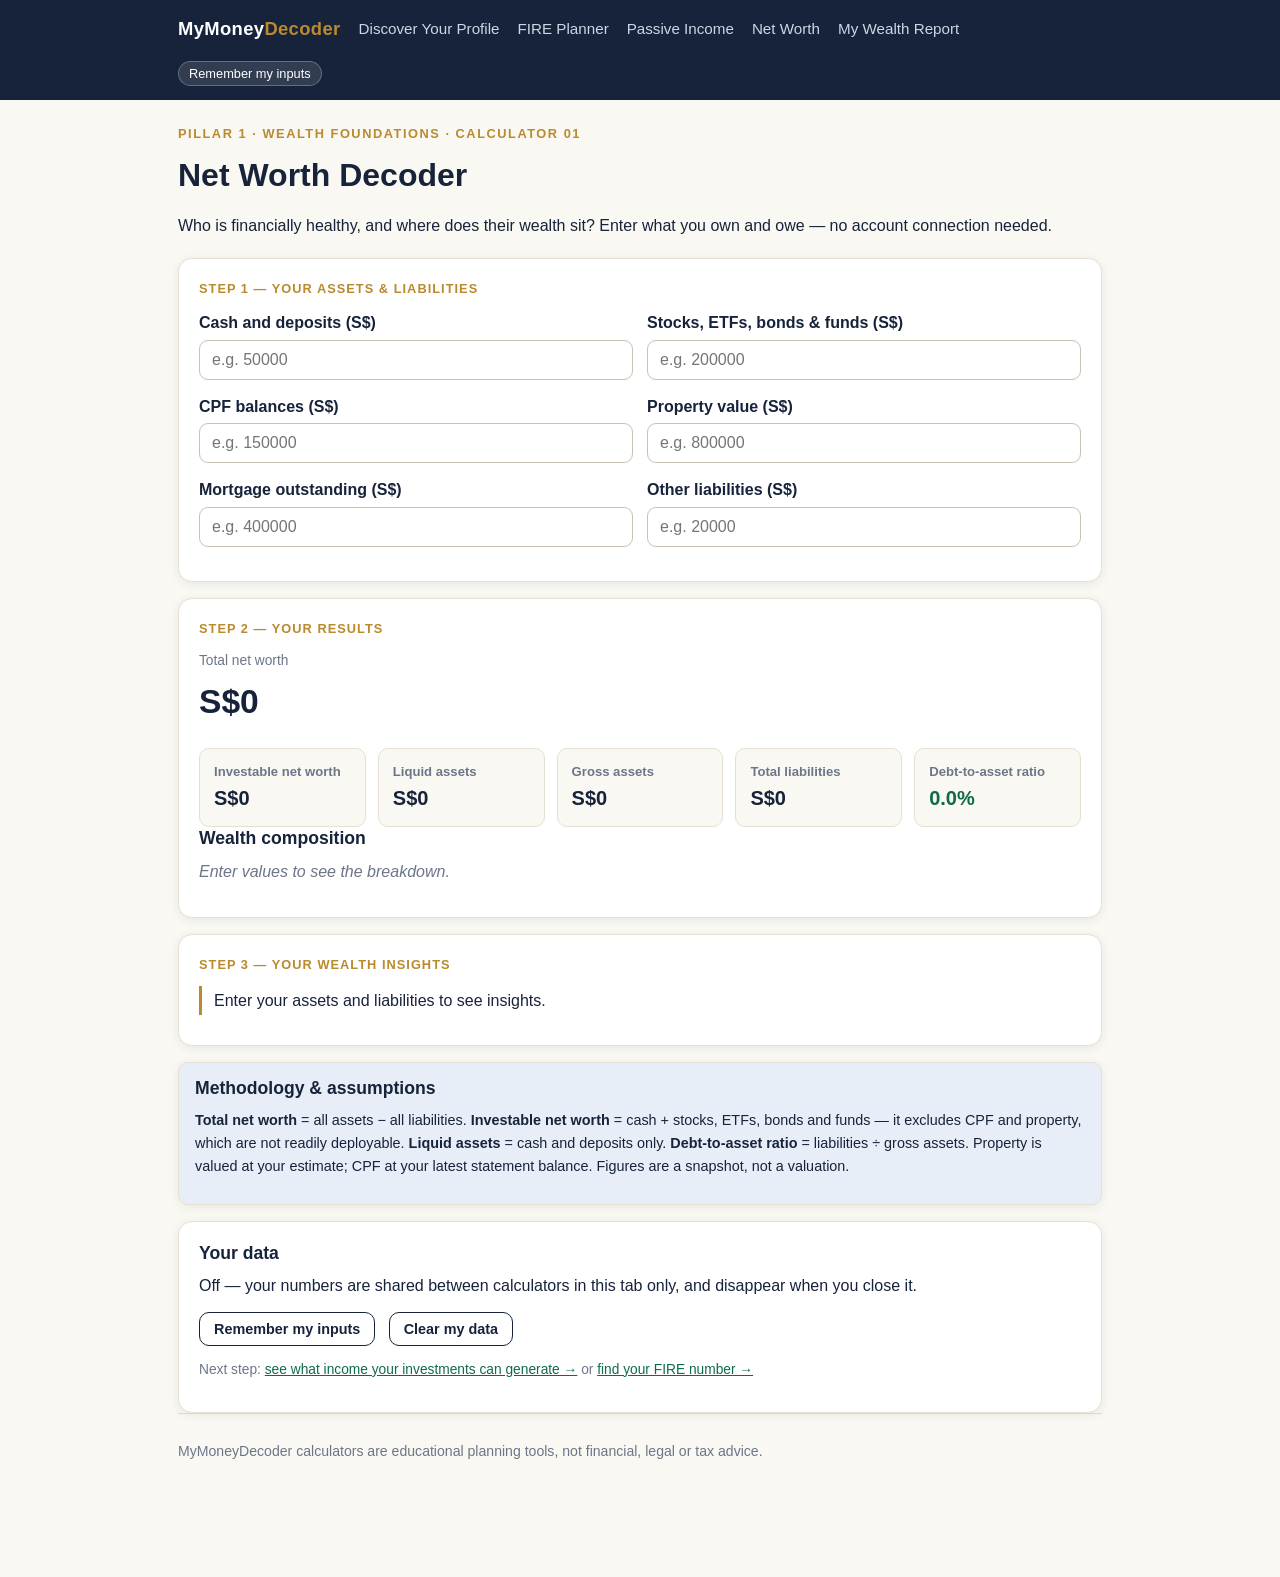
==== net-worth.html @ 2422a4fe "MyMoneyDecoder launch suite v1.0: assessment + FIRE, Passive Income, Net Worth calculators + Wealth " ====
<!DOCTYPE html>
<html lang="en">
<head>
<meta charset="utf-8">
<meta name="viewport" content="width=device-width, initial-scale=1">
<title>Net Worth Decoder — MyMoneyDecoder</title>
<meta name="description" content="Who is financially healthy, and where does their wealth sit? Total, investable and liquid net worth.">
<link rel="stylesheet" href="styles.css">
</head>
<body>
<header class="site-header">
  <div class="wrap">
    <nav class="nav">
      <a class="brand" href="index.html">MyMoney<span>Decoder</span></a>
      <a class="nav-link" href="assessment.html">Discover Your Profile</a>
      <a class="nav-link" href="fire.html">FIRE Planner</a>
      <a class="nav-link" href="passive-income.html">Passive Income</a>
      <a class="nav-link" href="net-worth.html">Net Worth</a>
      <a class="nav-link" href="report.html">My Wealth Report</a>
      <span class="spacer"></span>
      <button class="consent-pill" data-consent-pill type="button">Remember my inputs</button>
    </nav>
  </div>
</header>

<div class="wrap">
  <p class="kicker" style="margin-top:24px">Pillar 1 · Wealth Foundations · Calculator 01</p>
  <h1>Net Worth Decoder</h1>
  <p>Who is financially healthy, and where does their wealth sit? Enter what you
    own and owe — no account connection needed.</p>

  <div class="calc-steps">
    <section class="card">
      <p class="step-label">Step 1 — Your assets &amp; liabilities</p>
      <div class="input-row">
        <div class="field"><label>Cash and deposits (S$)</label><input id="in-cash" type="number" min="0" step="1000" placeholder="e.g. 50000"></div>
        <div class="field"><label>Stocks, ETFs, bonds &amp; funds (S$)</label><input id="in-investments" type="number" min="0" step="1000" placeholder="e.g. 200000"></div>
      </div>
      <div class="input-row">
        <div class="field"><label>CPF balances (S$)</label><input id="in-cpf" type="number" min="0" step="1000" placeholder="e.g. 150000"></div>
        <div class="field"><label>Property value (S$)</label><input id="in-property" type="number" min="0" step="1000" placeholder="e.g. 800000"></div>
      </div>
      <div class="input-row">
        <div class="field"><label>Mortgage outstanding (S$)</label><input id="in-mortgage" type="number" min="0" step="1000" placeholder="e.g. 400000"></div>
        <div class="field"><label>Other liabilities (S$)</label><input id="in-other" type="number" min="0" step="1000" placeholder="e.g. 20000"></div>
      </div>
    </section>

    <section class="card">
      <p class="step-label">Step 2 — Your results</p>
      <p class="small">Total net worth</p>
      <p class="big-number" id="out-total">S$0</p>
      <div class="result-grid" style="margin-top:14px">
        <div class="stat"><div class="k">Investable net worth</div><div class="v" id="out-investable">S$0</div></div>
        <div class="stat"><div class="k">Liquid assets</div><div class="v" id="out-liquid">S$0</div></div>
        <div class="stat"><div class="k">Gross assets</div><div class="v" id="out-gross">S$0</div></div>
        <div class="stat"><div class="k">Total liabilities</div><div class="v" id="out-liab">S$0</div></div>
        <div class="stat"><div class="k">Debt-to-asset ratio</div><div class="v" id="out-dta">—</div></div>
      </div>
      <h3>Wealth composition</h3>
      <div id="donut"></div>
    </section>

    <section class="card">
      <p class="step-label">Step 3 — Your wealth insights</p>
      <div id="insights"><p class="empty-note">Enter your assets and liabilities to see insights.</p></div>
    </section>

    <section class="card method">
      <h3>Methodology &amp; assumptions</h3>
      <p><strong>Total net worth</strong> = all assets − all liabilities.
      <strong>Investable net worth</strong> = cash + stocks, ETFs, bonds and funds —
      it excludes CPF and property, which are not readily deployable.
      <strong>Liquid assets</strong> = cash and deposits only.
      <strong>Debt-to-asset ratio</strong> = liabilities ÷ gross assets.
      Property is valued at your estimate; CPF at your latest statement balance.
      Figures are a snapshot, not a valuation.</p>
    </section>

    <section class="card">
      <h3>Your data</h3>
      <p><span data-consent-state></span></p>
      <p><button class="btn secondary small" data-consent-pill type="button">Remember my inputs</button>
      &nbsp; <button class="btn secondary small" data-clear-data type="button">Clear my data</button></p>
      <p class="small">Next step: <a href="passive-income.html">see what income your investments can generate →</a>
      or <a href="fire.html">find your FIRE number →</a></p>
    </section>
  </div>

  <footer class="site-footer">
    <p>MyMoneyDecoder calculators are educational planning tools, not financial, legal or tax advice.</p>
  </footer>
</div>

<script src="calculators.js"></script>
<script src="app.js"></script>
<script>
(function () {
  function recalc() {
    var r = MMD.netWorth({
      cash: MMDApp.readNumber('in-cash'),
      investments: MMDApp.readNumber('in-investments'),
      cpf: MMDApp.readNumber('in-cpf'),
      property: MMDApp.readNumber('in-property'),
      mortgage: MMDApp.readNumber('in-mortgage'),
      otherLiabilities: MMDApp.readNumber('in-other')
    });
    document.getElementById('out-total').textContent = MMDApp.fmtSGD(r.total);
    document.getElementById('out-investable').textContent = MMDApp.fmtSGD(r.investable);
    document.getElementById('out-liquid').textContent = MMDApp.fmtSGD(r.liquid);
    document.getElementById('out-gross').textContent = MMDApp.fmtSGD(r.grossAssets);
    document.getElementById('out-liab').textContent = MMDApp.fmtSGD(r.liabilities);
    var dtaEl = document.getElementById('out-dta');
    dtaEl.textContent = MMDApp.fmtPct(r.debtToAsset);
    dtaEl.className = 'v ' + (r.debtToAsset > 0.5 ? 'bad' : r.debtToAsset < 0.3 ? 'good' : '');
    MMDApp.donut(document.getElementById('donut'), [
      { label: 'Cash & deposits', value: MMDApp.readNumber('in-cash') },
      { label: 'Stocks, ETFs, bonds & funds', value: MMDApp.readNumber('in-investments') },
      { label: 'CPF', value: MMDApp.readNumber('in-cpf') },
      { label: 'Property', value: MMDApp.readNumber('in-property') }
    ]);
    var insights = [];
    if (r.grossAssets <= 0) {
      insights.push(['', 'Enter your assets and liabilities to see insights.']);
    } else {
      if (r.debtToAsset > 0.5) insights.push(['warn', 'High leverage: more than half your assets are funded by debt. Paying down the mortgage or other loans moves your net worth faster than investing the same dollar.']);
      else if (r.debtToAsset > 0.3) insights.push(['', 'Moderate leverage: about a third of your assets are debt-funded. Keep an eye on interest costs if rates rise.']);
      else insights.push(['good', 'Low leverage: under 30% of your assets are debt-funded — your balance sheet can absorb a shock.']);
      if (r.total > 0) {
        var invShare = r.investable / r.total;
        insights.push(['', 'Investable wealth is ' + MMDApp.fmtPct(invShare) + ' of your net worth — this is the part that can actually generate income and compound.']);
      }
      if (r.allocation.property > 0.6) insights.push(['warn', 'Property is ' + MMDApp.fmtPct(r.allocation.property) + ' of your gross assets. Your wealth is concentrated in one illiquid asset — diversification is worth a look.']);
      var monthlyExp = (MMDApp.get('annualExpenses', 0) || 0) / 12;
      if (monthlyExp > 0 && r.liquid > 0) {
        var runway = r.liquid / monthlyExp;
        insights.push(['', 'Your liquid cash covers about ' + runway.toFixed(1) + ' months of spending at your current expense level.']);
      }
    }
    document.getElementById('insights').innerHTML = insights.map(function (x) {
      return '<p class="insight ' + x[0] + '">' + x[1] + '</p>';
    }).join('');
  }
  ['in-cash', 'in-investments', 'in-cpf', 'in-property', 'in-mortgage', 'in-other']
    .forEach(function (id, i) {
      var keys = ['cash', 'investments', 'cpf', 'propertyValue', 'mortgage', 'otherLiabilities'];
      MMDApp.bindNumber(id, keys[i], recalc);
    });
  recalc();
})();
</script>
</body>
</html>
---- styles.css ----
/* MyMoneyDecoder — styles. No dependencies, mobile-first. */
:root {
  --ink: #16233a;
  --ink-soft: #3d4a63;
  --muted: #6b7688;
  --paper: #faf8f2;
  --card: #ffffff;
  --line: #e6e0d3;
  --gold: #b98a2e;
  --gold-soft: #f3e8cd;
  --green: #0e6b4a;
  --green-soft: #e2f2e9;
  --red: #a93226;
  --red-soft: #fbe9e7;
  --blue-soft: #e8eef7;
  --radius: 14px;
  --shadow: 0 2px 10px rgba(22, 35, 58, 0.08);
}
* { box-sizing: border-box; }
[hidden] { display: none !important; }
html { -webkit-text-size-adjust: 100%; }
body {
  margin: 0; background: var(--paper); color: var(--ink);
  font-family: -apple-system, BlinkMacSystemFont, "Segoe UI", Roboto,
    "Helvetica Neue", Arial, "PingFang SC", "Microsoft YaHei", sans-serif;
  font-size: 16px; line-height: 1.6;
}
a { color: var(--green); }
a:visited { color: var(--green); }
h1, h2, h3 { line-height: 1.3; margin: 0 0 0.5em; }
h1 { font-size: 2rem; }
h2 { font-size: 1.4rem; margin-top: 1.6em; }
h3 { font-size: 1.1rem; }
p { margin: 0 0 0.8em; }
.small { font-size: 0.86rem; color: var(--muted); }
.wrap { max-width: 960px; margin: 0 auto; padding: 0 18px 64px; }

/* Header / nav */
.site-header { background: var(--ink); color: #fff; }
.site-header .wrap { padding-bottom: 0; }
.nav { display: flex; align-items: center; gap: 18px; flex-wrap: wrap; padding: 14px 0; }
.brand { font-weight: 800; letter-spacing: 0.02em; color: #fff; text-decoration: none; font-size: 1.15rem; }
.brand span { color: var(--gold); }
.nav a.nav-link { color: #cdd6e4; text-decoration: none; font-size: 0.95rem; }
.nav a.nav-link:hover { color: #fff; }
.nav .spacer { flex: 1; }
.consent-pill { font-size: 0.8rem; background: rgba(255,255,255,0.12); border: 1px solid rgba(255,255,255,0.25); color: #fff; border-radius: 999px; padding: 4px 10px; cursor: pointer; }
.consent-pill.on { background: var(--gold); border-color: var(--gold); color: #1a1a1a; }

/* Hero */
.hero { background: var(--ink); color: #fff; padding: 44px 0 52px; }
.hero h1 { font-size: 2.3rem; margin-bottom: 0.3em; }
.hero h1 em { color: var(--gold); font-style: normal; }
.hero p.lede { font-size: 1.15rem; color: #cdd6e4; max-width: 640px; }
.btn { display: inline-block; background: var(--gold); color: #1a1a1a; font-weight: 700;
  border: none; border-radius: 10px; padding: 12px 22px; font-size: 1rem;
  cursor: pointer; text-decoration: none; }
.btn:hover { filter: brightness(0.95); }
.btn.secondary { background: transparent; color: var(--ink); border: 1.5px solid var(--ink); }
.btn.ghost { background: transparent; color: #fff; border: 1.5px solid rgba(255,255,255,0.6); }
.btn.small { padding: 8px 14px; font-size: 0.9rem; }

/* Cards & grids */
.grid { display: grid; gap: 16px; }
.grid.cols-2 { grid-template-columns: repeat(auto-fit, minmax(260px, 1fr)); }
.grid.cols-3 { grid-template-columns: repeat(auto-fit, minmax(220px, 1fr)); }
.card { background: var(--card); border: 1px solid var(--line); border-radius: var(--radius);
  padding: 20px; box-shadow: var(--shadow); }
.card h3 { margin-top: 0; }
.pillar-tag { display: inline-block; font-size: 0.75rem; font-weight: 700; letter-spacing: 0.06em;
  text-transform: uppercase; color: var(--gold); margin-bottom: 6px; }
.badge { display: inline-block; font-size: 0.75rem; font-weight: 700; border-radius: 999px; padding: 2px 9px; }
.badge.live { background: var(--green-soft); color: var(--green); }
.badge.soon { background: var(--blue-soft); color: var(--ink-soft); }
.badge.rank { background: var(--gold-soft); color: #7a5c14; }

/* Calculator layout */
.calc-steps { display: grid; gap: 16px; margin-top: 20px; }
.step-label { font-size: 0.8rem; font-weight: 800; letter-spacing: 0.08em; text-transform: uppercase; color: var(--gold); }
.field { margin-bottom: 14px; }
.field label { display: block; font-weight: 600; margin-bottom: 4px; }
.field .hint { font-size: 0.85rem; color: var(--muted); font-weight: 400; }
.field input, .field select { width: 100%; padding: 10px 12px; font-size: 1rem;
  border: 1.5px solid #c9c2b2; border-radius: 9px; background: #fff; color: var(--ink); }
.field input:focus, .field select:focus { outline: 2px solid var(--gold); border-color: var(--gold); }
.input-row { display: grid; grid-template-columns: 1fr 1fr; gap: 14px; }
@media (max-width: 560px) { .input-row { grid-template-columns: 1fr; } }
.mode-row { display: flex; flex-wrap: wrap; gap: 8px; margin-bottom: 14px; }
.mode-btn { border: 1.5px solid #c9c2b2; background: #fff; border-radius: 999px;
  padding: 8px 14px; font-size: 0.9rem; font-weight: 600; cursor: pointer; color: var(--ink); }
.mode-btn.active { background: var(--ink); color: #fff; border-color: var(--ink); }
.advanced-toggle { background: none; border: none; color: var(--green); font-weight: 700;
  cursor: pointer; padding: 4px 0; font-size: 0.95rem; }

/* Results */
.big-number { font-size: 2.1rem; font-weight: 800; line-height: 1.15; }
.big-number small { font-size: 1rem; font-weight: 600; color: var(--muted); }
.result-grid { display: grid; grid-template-columns: repeat(auto-fit, minmax(160px, 1fr)); gap: 12px; }
.stat { background: var(--paper); border: 1px solid var(--line); border-radius: 10px; padding: 12px 14px; }
.stat .k { font-size: 0.82rem; color: var(--muted); font-weight: 600; }
.stat .v { font-size: 1.25rem; font-weight: 800; }
.stat .v.good { color: var(--green); }
.stat .v.bad { color: var(--red); }
.insight { border-left: 3px solid var(--gold); padding: 2px 0 2px 12px; margin-bottom: 10px; }
.insight.good { border-color: var(--green); }
.insight.warn { border-color: var(--red); }
.method { background: var(--blue-soft); border-radius: 10px; padding: 14px 16px; font-size: 0.9rem; }
.method h3 { margin-top: 0; }

/* Charts */
.donut-wrap { display: flex; gap: 18px; align-items: center; flex-wrap: wrap; }
.donut { width: 150px; height: 150px; border-radius: 50%; flex: none; }
.legend { list-style: none; margin: 0; padding: 0; font-size: 0.92rem; }
.legend li { margin-bottom: 6px; }
.legend .swatch { display: inline-block; width: 12px; height: 12px; border-radius: 3px; margin-right: 8px; }
.bar-row { display: grid; grid-template-columns: 150px 1fr 90px; gap: 10px; align-items: center; margin-bottom: 8px; font-size: 0.92rem; }
.bar-track { background: #eee9dc; border-radius: 999px; height: 12px; overflow: hidden; }
.bar-fill { height: 100%; border-radius: 999px; background: var(--gold); }
.bar-fill.green { background: var(--green); }
.bar-fill.navy { background: var(--ink); }
.bar-fill.red { background: var(--red); }
.chart { width: 100%; height: auto; display: block; }
.chart-note { font-size: 0.85rem; color: var(--muted); }

/* Assessment */
.q-card { max-width: 640px; }
.q-options { display: grid; gap: 10px; margin: 18px 0; }
.q-opt { display: block; width: 100%; text-align: left; background: #fff; border: 1.5px solid #c9c2b2;
  border-radius: 10px; padding: 13px 16px; font-size: 1rem; cursor: pointer; color: var(--ink); }
.q-opt:hover { border-color: var(--gold); }
.q-opt.selected { border-color: var(--gold); background: var(--gold-soft); font-weight: 700; }
.progress { height: 8px; background: #e9e2d2; border-radius: 999px; overflow: hidden; margin: 10px 0 20px; }
.progress > div { height: 100%; background: var(--gold); }
.persona-name { font-size: 1.6rem; font-weight: 800; }
.rec-card { border: 1.5px solid var(--gold); }

/* Report */
.report-section h3 { margin-top: 0; }
.empty-note { color: var(--muted); font-style: italic; }

/* Footer */
.site-footer { border-top: 1px solid var(--line); padding: 26px 0 40px; color: var(--muted); font-size: 0.88rem; }
.kicker { font-size: 0.8rem; font-weight: 800; letter-spacing: 0.12em; text-transform: uppercase; color: var(--gold); }
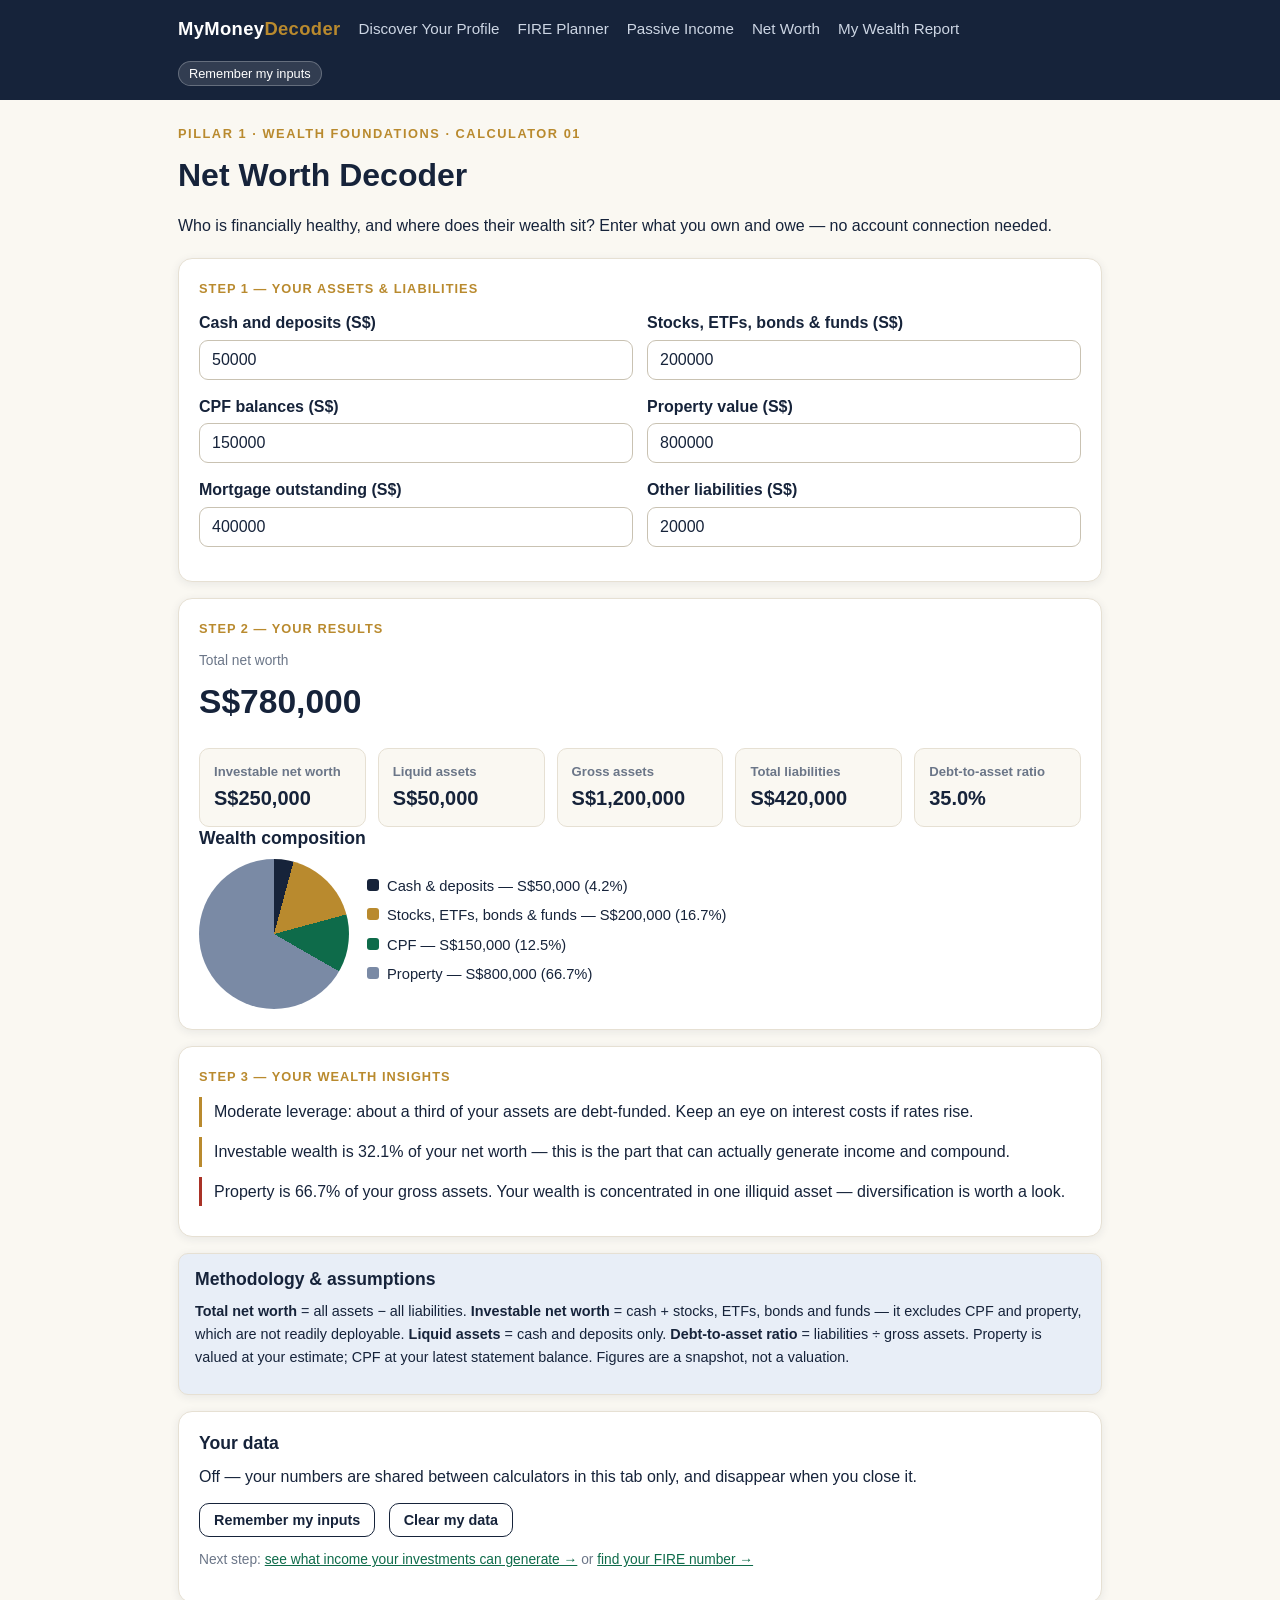
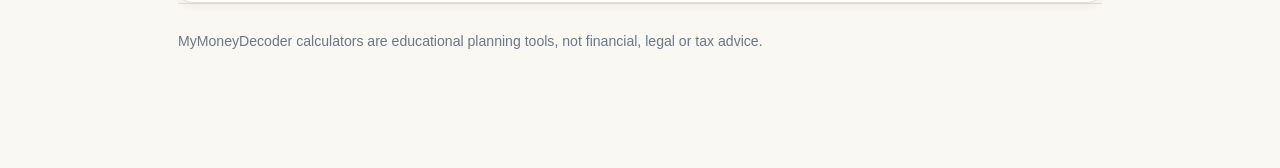
==== commit 5ceaee86: "Net Worth page carries the worked example as real defaults net-worth.html was the odd one out: place" ====
--- a/net-worth.html
+++ b/net-worth.html
@@ -33,16 +33,16 @@
     <section class="card">
       <p class="step-label">Step 1 — Your assets &amp; liabilities</p>
       <div class="input-row">
-        <div class="field"><label>Cash and deposits (S$)</label><input id="in-cash" type="number" min="0" step="1000" placeholder="e.g. 50000"></div>
-        <div class="field"><label>Stocks, ETFs, bonds &amp; funds (S$)</label><input id="in-investments" type="number" min="0" step="1000" placeholder="e.g. 200000"></div>
+        <div class="field"><label>Cash and deposits (S$)</label><input id="in-cash" type="number" min="0" step="1000" value="50000"></div>
+        <div class="field"><label>Stocks, ETFs, bonds &amp; funds (S$)</label><input id="in-investments" type="number" min="0" step="1000" value="200000"></div>
       </div>
       <div class="input-row">
-        <div class="field"><label>CPF balances (S$)</label><input id="in-cpf" type="number" min="0" step="1000" placeholder="e.g. 150000"></div>
-        <div class="field"><label>Property value (S$)</label><input id="in-property" type="number" min="0" step="1000" placeholder="e.g. 800000"></div>
+        <div class="field"><label>CPF balances (S$)</label><input id="in-cpf" type="number" min="0" step="1000" value="150000"></div>
+        <div class="field"><label>Property value (S$)</label><input id="in-property" type="number" min="0" step="1000" value="800000"></div>
       </div>
       <div class="input-row">
-        <div class="field"><label>Mortgage outstanding (S$)</label><input id="in-mortgage" type="number" min="0" step="1000" placeholder="e.g. 400000"></div>
-        <div class="field"><label>Other liabilities (S$)</label><input id="in-other" type="number" min="0" step="1000" placeholder="e.g. 20000"></div>
+        <div class="field"><label>Mortgage outstanding (S$)</label><input id="in-mortgage" type="number" min="0" step="1000" value="400000"></div>
+        <div class="field"><label>Other liabilities (S$)</label><input id="in-other" type="number" min="0" step="1000" value="20000"></div>
       </div>
     </section>
 
